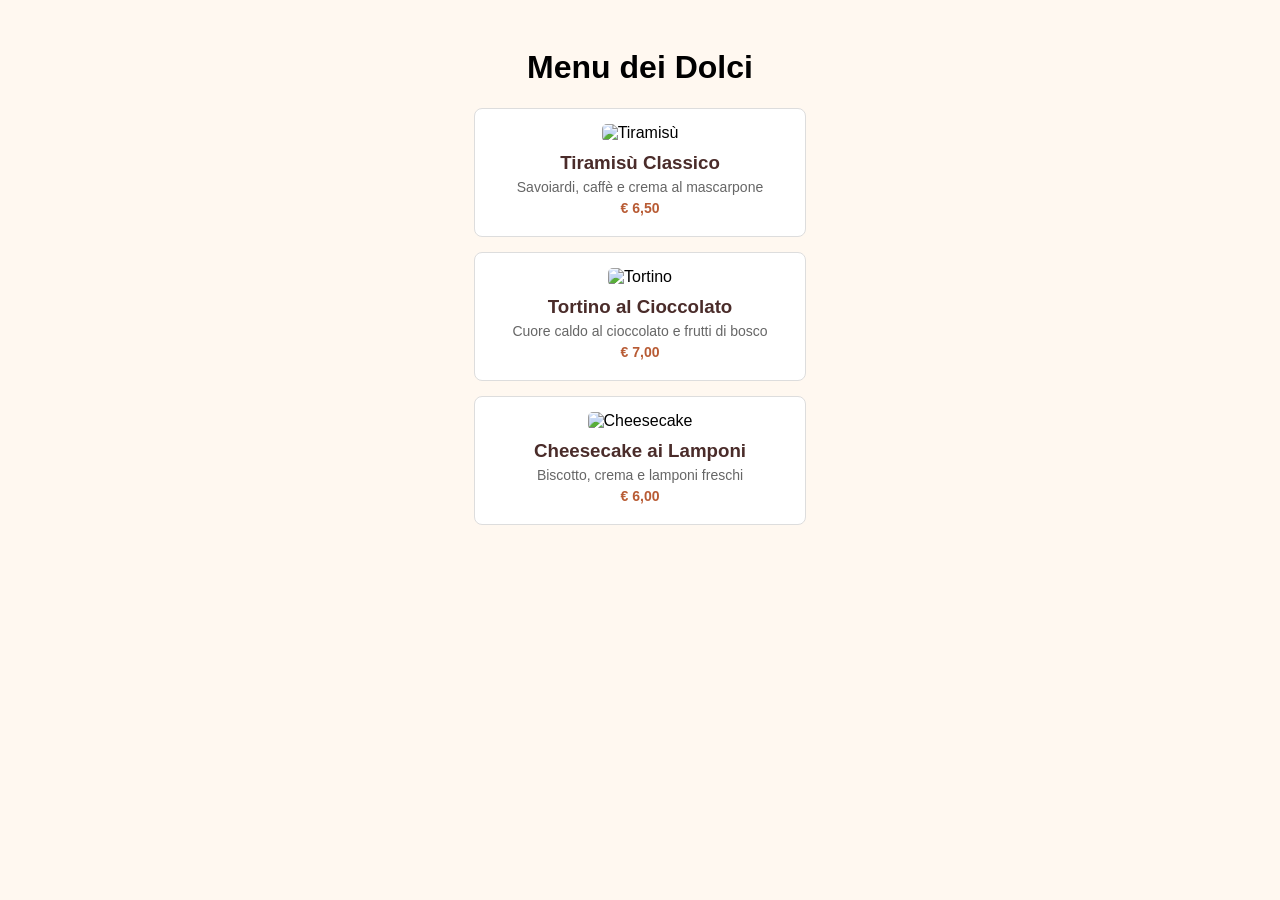
==== menudolci.html @ cdff68f9 "Add files via upload" ====
<!DOCTYPE html>
<html lang="it">
<head>
    <meta charset="UTF-8">
    <title>Menu Dolci</title>
    <style>
        body { font-family: sans-serif; background: #fff8f0; padding: 20px; text-align: center; }
        .card { background: white; margin: 15px auto; padding: 15px; max-width: 300px; border-radius: 8px; border: 1px solid #ddd; }
        img { width: 100%; height: 180px; object-fit: cover; border-radius: 5px; }
        h3 { margin: 10px 0 5px; color: #4a2c2a; }
        p { color: #666; font-size: 14px; margin: 5px 0; }
        .prezzo { font-weight: bold; color: #b85b34; }
    </style>
</head>
<body>

    <h1>Menu dei Dolci</h1>

    <div class="card">
        <img src="dolce1.webp" alt="Tiramisù">
        <h3>Tiramisù Classico</h3>
        <p>Savoiardi, caffè e crema al mascarpone</p>
        <p class="prezzo">€ 6,50</p>
    </div>

    <div class="card">
        <img src="dolce2.jpg" alt="Tortino">
        <h3>Tortino al Cioccolato</h3>
        <p>Cuore caldo al cioccolato e frutti di bosco</p>
        <p class="prezzo">€ 7,00</p>
    </div>

    <div class="card">
        <img src="dolce3.webp" alt="Cheesecake">
        <h3>Cheesecake ai Lamponi</h3>
        <p>Biscotto, crema e lamponi freschi</p>
        <p class="prezzo">€ 6,00</p>
    </div>

</body>
</html>
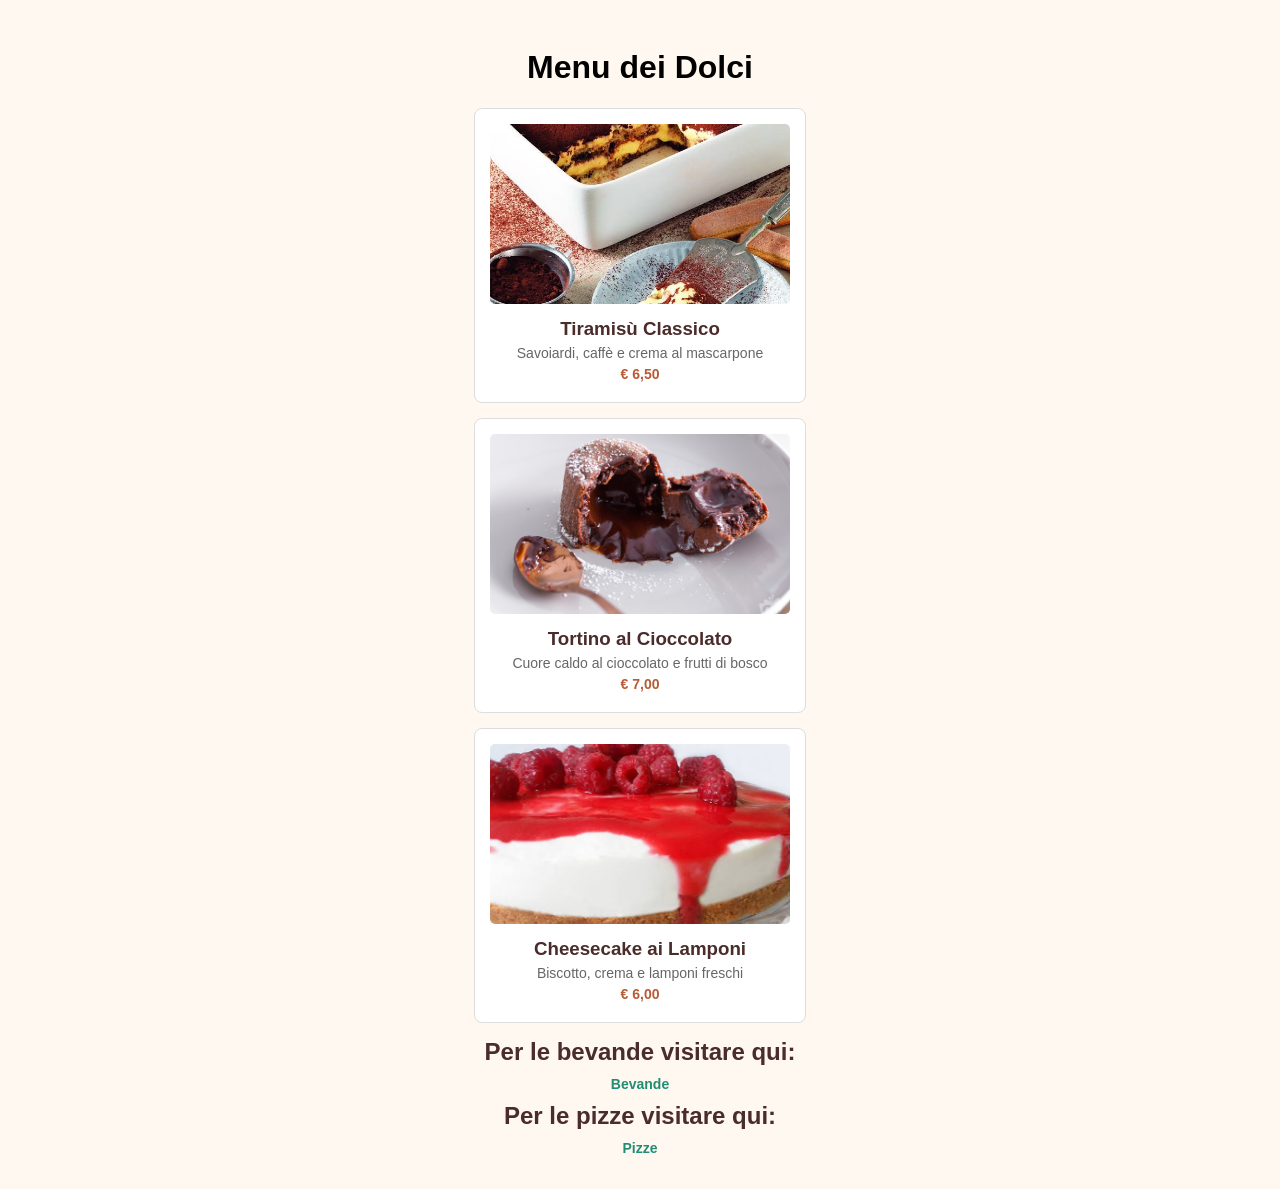
==== commit 49d9115f: "Add files via upload" ====
--- a/menudolci.html
+++ b/menudolci.html
@@ -8,7 +8,9 @@
         .card { background: white; margin: 15px auto; padding: 15px; max-width: 300px; border-radius: 8px; border: 1px solid #ddd; }
         img { width: 100%; height: 180px; object-fit: cover; border-radius: 5px; }
         h3 { margin: 10px 0 5px; color: #4a2c2a; }
+        h2 { margin: 10px 0; color: #4a2c2a; }
         p { color: #666; font-size: 14px; margin: 5px 0; }
+        a { color: #218c74; text-decoration: none; font-weight: bold; }
         .prezzo { font-weight: bold; color: #b85b34; }
     </style>
 </head>
@@ -17,25 +19,29 @@
     <h1>Menu dei Dolci</h1>
 
     <div class="card">
-        <img src="dolce1.webp" alt="Tiramisù">
+        <img src="./img/tiramisuclassico.jpg" alt="Tiramisù">
         <h3>Tiramisù Classico</h3>
         <p>Savoiardi, caffè e crema al mascarpone</p>
         <p class="prezzo">€ 6,50</p>
     </div>
 
     <div class="card">
-        <img src="dolce2.jpg" alt="Tortino">
+        <img src="./img/tortinocioccolato.jpg" alt="Tortino">
         <h3>Tortino al Cioccolato</h3>
         <p>Cuore caldo al cioccolato e frutti di bosco</p>
         <p class="prezzo">€ 7,00</p>
     </div>
 
     <div class="card">
-        <img src="dolce3.webp" alt="Cheesecake">
+        <img src="./img/cheesecakelampone.jpg" alt="Cheesecake">
         <h3>Cheesecake ai Lamponi</h3>
         <p>Biscotto, crema e lamponi freschi</p>
         <p class="prezzo">€ 6,00</p>
     </div>
 
+        <h2>Per le bevande visitare qui:</h2>
+        <p><a href="./Bevande.html">Bevande</a></p>
+        <h2>Per le pizze visitare qui:</h2>
+        <p><a href="./Pizze.html">Pizze</a></p>
 </body>
 </html>
